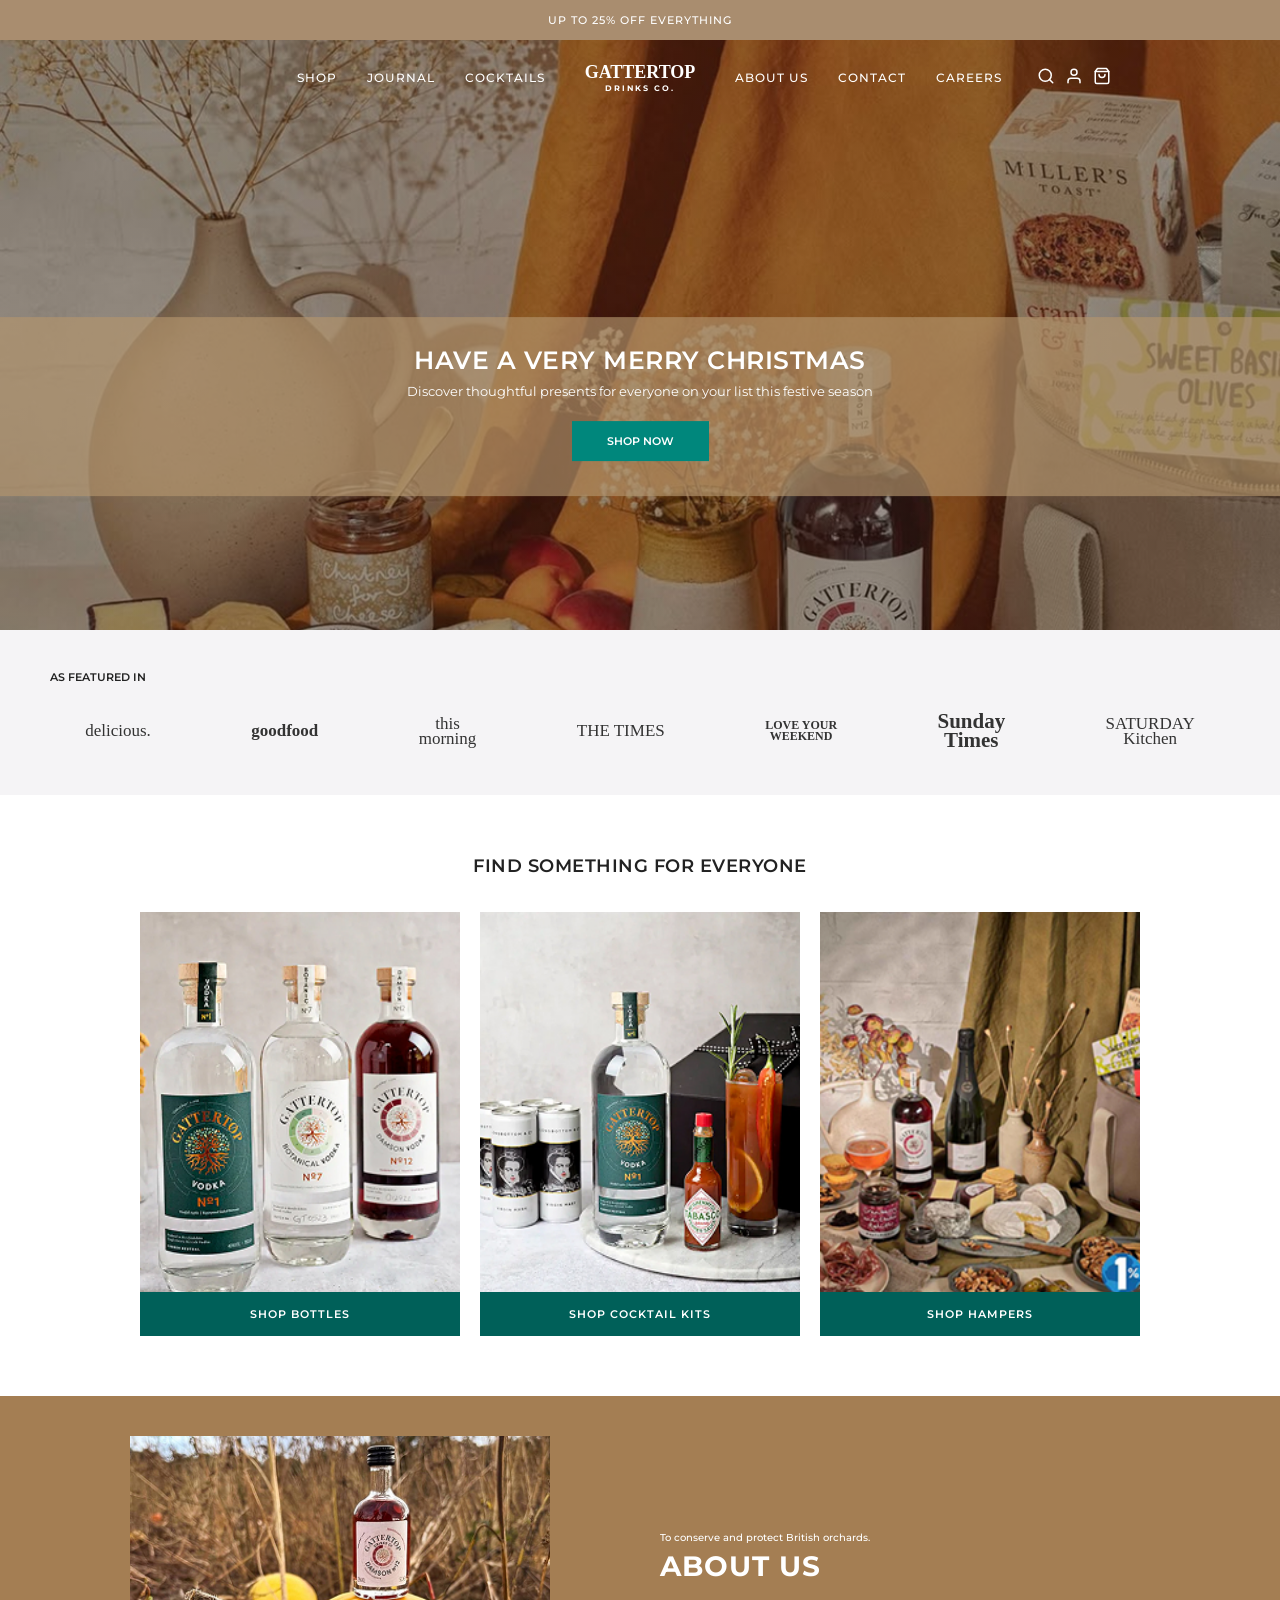
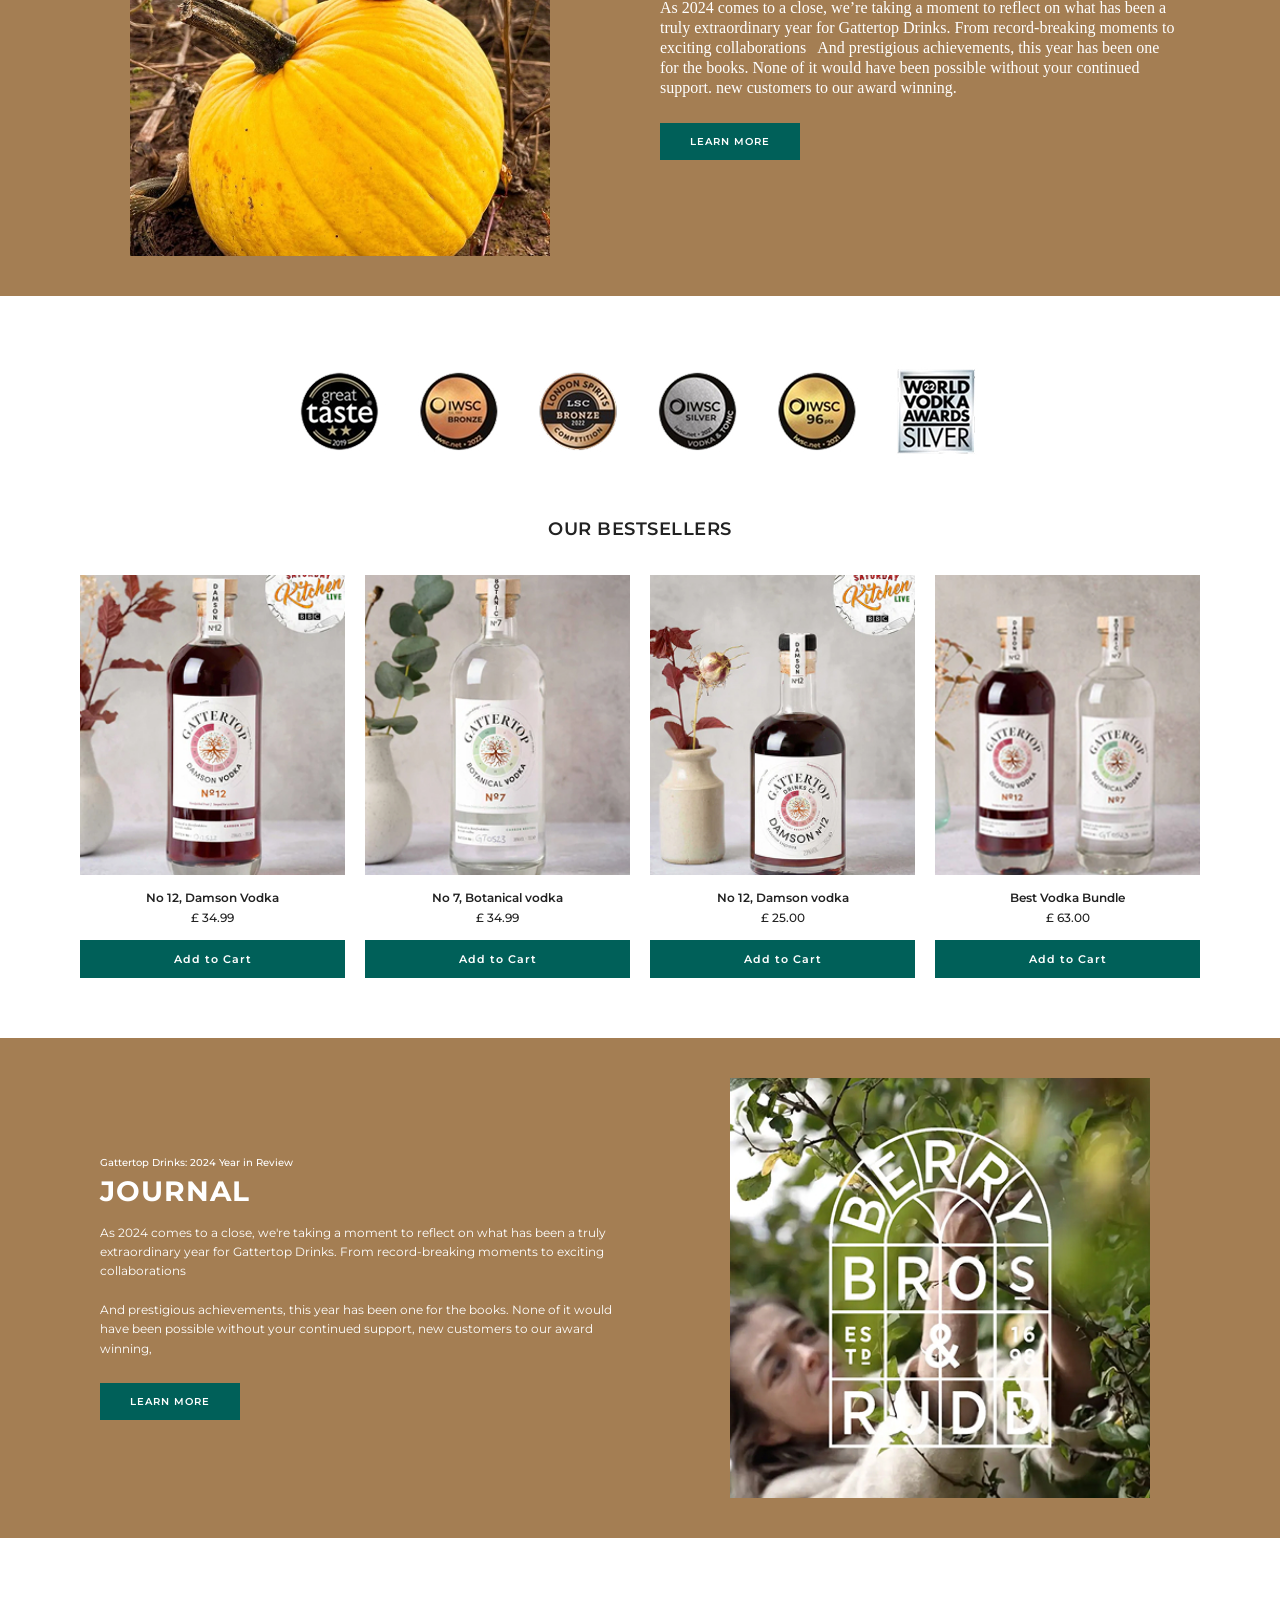
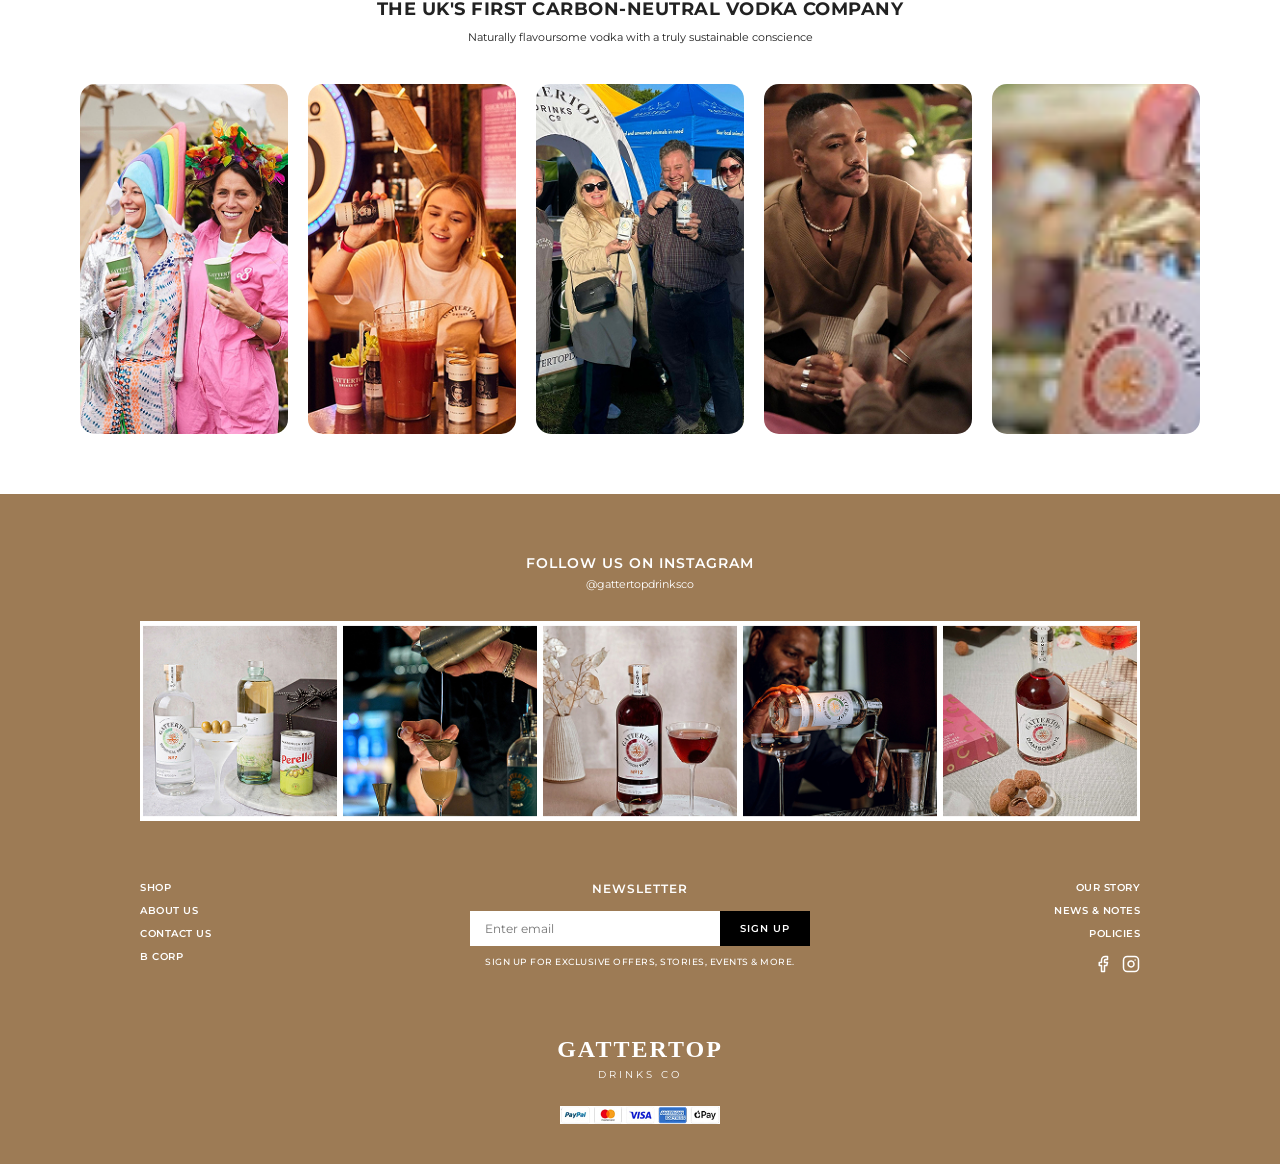
==== Task-1/index.html @ 46942b39 "Fix Task-1 folder structure" ====
<!DOCTYPE html>
<html lang="en">
<head>
    <meta charset="UTF-8">
    <meta name="viewport" content="width=device-width, initial-scale=1.0">

    <title>Gattertop Drinks Co.</title>

    <link rel="stylesheet" href="style.css">

    <!-- Google Font -->
    <link rel="preconnect" href="https://fonts.googleapis.com">
    <link rel="preconnect" href="https://fonts.gstatic.com" crossorigin>
    <link
        href="https://fonts.googleapis.com/css2?family=Montserrat:wght@400;500;600;700&display=swap"
        rel="stylesheet"
    >
</head>

<body>

    <!-- TOP OFFER BAR -->
    <div class="offer-bar">
        UP TO 25% OFF EVERYTHING
    </div>


    <!-- HERO SECTION -->
    <section class="hero">

        <!-- NAVIGATION -->
        <header class="navbar">

            <span class="nav-left">
                <a href="#">SHOP</a>
                <a href="#">JOURNAL</a>
                <a href="#">COCKTAILS</a>
            </span>

            <div class="logo">
                GATTERTOP
                <span>DRINKS CO.</span>
            </div>

            <span class="nav-right">
                <a href="#">ABOUT US</a>
                <a href="#">CONTACT</a>
                <a href="#">CAREERS</a>

                <div class="icons">
                    <span>
                        <svg width="18" height="18" viewBox="0 0 24 24" fill="none" stroke="currentColor" stroke-width="2" stroke-linecap="round" stroke-linejoin="round"><circle cx="11" cy="11" r="8"></circle><line x1="21" y1="21" x2="16.65" y2="16.65"></line></svg>
                    </span>
                    <span>
                        <svg width="18" height="18" viewBox="0 0 24 24" fill="none" stroke="currentColor" stroke-width="2" stroke-linecap="round" stroke-linejoin="round"><path d="M20 21v-2a4 4 0 0 0-4-4H8a4 4 0 0 0-4 4v2"></path><circle cx="12" cy="7" r="4"></circle></svg>
                    </span>
                    <span>
                        <svg width="18" height="18" viewBox="0 0 24 24" fill="none" stroke="currentColor" stroke-width="2" stroke-linecap="round" stroke-linejoin="round"><path d="M6 2 3 6v14a2 2 0 0 0 2 2h14a2 2 0 0 0 2-2V6l-3-4z"></path><line x1="3" y1="6" x2="21" y2="6"></line><path d="M16 10a4 4 0 0 1-8 0"></path></svg>
                    </span>
                </div>
            </span>

        </header>


        <!-- HERO CONTENT -->
        <div class="hero-content">

            <h1>HAVE A VERY MERRY CHRISTMAS</h1>

            <p>
                Discover thoughtful presents for everyone on your list
                this festive season
            </p>

            <a href="#" class="shop-btn">
                SHOP NOW
            </a>

        </div>

    </section>


    <!-- FEATURED SECTION -->
    <section class="featured">

        <p class="featured-title">
            AS FEATURED IN
        </p>

        <div class="featured-logos">

            <span>delicious.</span>

            <span class="goodfood">
                goodfood
            </span>

            <span>
                this<br>
                morning
            </span>

            <span>
                THE TIMES
            </span>

            <span class="love-weekend">
                LOVE YOUR<br>
                WEEKEND
            </span>

            <span class="sunday">
                Sunday<br>
                Times
            </span>

            <span>
                SATURDAY<br>
                Kitchen
            </span>

        </div>

    </section>


    <!-- PRODUCTS SECTION -->
    <section class="products">

        <h2>
            FIND SOMETHING FOR EVERYONE
        </h2>

        <div class="product-grid">

            <div class="product-card">
                <div class="product-image" style="background-image: url('images/image 28.jpg');"></div>
                <a href="#" class="product-btn">SHOP BOTTLES</a>
            </div>

            <div class="product-card">
                <div class="product-image" style="background-image: url('images/image 29.jpg');"></div>
                <a href="#" class="product-btn">SHOP COCKTAIL KITS</a>
            </div>

            <div class="product-card">
                <div class="product-image" style="background-image: url('images/image 30.jpg');"></div>
                <a href="#" class="product-btn">SHOP HAMPERS</a>
            </div>

        </div>

    </section>

    <!-- ABOUT US SECTION -->
    <section class="about-us">
        <div class="about-us-container">
            <div class="about-image">
                <img src="images/image 35.jpg" alt="About Gattertop Drinks Co.">
            </div>
            <div class="about-content">
                <p class="about-subtitle">To conserve and protect British orchards.</p>
                <h2>ABOUT US</h2>
                <p class="about-text">
                    As 2024 comes to a close, we’re taking a moment to reflect on what has been a truly extraordinary year for Gattertop Drinks. From record-breaking moments to exciting collaborations   And prestigious achievements, this year has been one for the books. None of it would have been possible without your continued support. new customers to our award winning.</p>
                <a href="#" class="about-btn">LEARN MORE</a>
            </div>
        </div>
    </section>

    </section>

    <!-- BESTSELLERS SECTION -->
    <section class="bestsellers">
        <div class="awards">
            <img src="images/image_36-removebg-preview 1.jpg" alt="Awards">
        </div>
        
        <h2>OUR BESTSELLERS</h2>
        
        <div class="bestsellers-grid">
            <div class="bestseller-card">
                <div class="bestseller-image" style="background-image: url('images/image\ 48.jpg');"></div>
                <p class="bestseller-name">No 12, Damson Vodka</p>
                <p class="bestseller-price">£ 34.99</p>
                <a href="#" class="add-to-cart-btn">Add to Cart</a>
            </div>
            <div class="bestseller-card">
                <div class="bestseller-image" style="background-image: url('images/image\ 50.jpg');"></div>
                <p class="bestseller-name">No 7, Botanical vodka</p>
                <p class="bestseller-price">£ 34.99</p>
                <a href="#" class="add-to-cart-btn">Add to Cart</a>
            </div>
            <div class="bestseller-card">
                <div class="bestseller-image" style="background-image: url('images/image\ 52.jpg');"></div>
                <p class="bestseller-name">No 12, Damson vodka</p>
                <p class="bestseller-price">£ 25.00</p>
                <a href="#" class="add-to-cart-btn">Add to Cart</a>
            </div>
            <div class="bestseller-card">
                <div class="bestseller-image" style="background-image: url('images/image\ 54.jpg');"></div>
                <p class="bestseller-name">Best Vodka Bundle</p>
                <p class="bestseller-price">£ 63.00</p>
                <a href="#" class="add-to-cart-btn">Add to Cart</a>
            </div>
        </div>
    </section>

    <!-- JOURNAL SECTION -->
    <section class="journal">
        <div class="journal-container">
            <div class="journal-content">
                <p class="journal-subtitle">Gattertop Drinks: 2024 Year in Review</p>
                <h2>JOURNAL</h2>
                <p class="journal-text">
                    As 2024 comes to a close, we're taking a moment to reflect on what has been a truly extraordinary year for Gattertop Drinks. From record-breaking moments to exciting collaborations
                </p>
                <p class="journal-text">
                    And prestigious achievements, this year has been one for the books. None of it would have been possible without your continued support, new customers to our award winning,
                </p>
                <a href="#" class="journal-btn">LEARN MORE</a>
            </div>
            <div class="journal-image">
                <img src="images/image 56.jpg" alt="Journal Image">
            </div>
        </div>
    </section>

    <!-- CARBON NEUTRAL SECTION -->
    <section class="carbon-neutral">
        <h2>THE UK'S FIRST CARBON-NEUTRAL VODKA COMPANY</h2>
        <p class="subtitle">Naturally flavoursome vodka with a truly sustainable conscience</p>
        
        <div class="gallery-grid">
            <div class="gallery-item"><img src="images/image 42.jpg" alt="Gallery Image 1"></div>
            <div class="gallery-item"><img src="images/image 43.png" alt="Gallery Image 2"></div>
            <div class="gallery-item"><img src="images/image 44.jpg" alt="Gallery Image 3"></div>
            <div class="gallery-item"><img src="images/image 45.jpg" alt="Gallery Image 4"></div>
            <div class="gallery-item"><img src="images/image 46.jpg" alt="Gallery Image 4"></div>
        </div>
    </section>

    <!-- FOOTER SECTION -->
    <footer class="site-footer">
        <div class="instagram-section">
            <h3>FOLLOW US ON INSTAGRAM</h3>
            <p>@gattertopdrinksco</p>
            <div class="insta-grid">
                <img src="images/image 36.jpg" alt="Instagram 1">
                <img src="images/image 37.jpg" alt="Instagram 2">
                <img src="images/image 38.jpg" alt="Instagram 3">
                <img src="images/image 41.jpg" alt="Instagram 4">
                <img src="images/image 40.jpg" alt="Instagram 5">
            </div>
        </div>

        <div class="footer-content">
            <div class="footer-left">
                <a href="#">SHOP</a>
                <a href="#">ABOUT US</a>
                <a href="#">CONTACT US</a>
                <a href="#">B CORP</a>
            </div>

            <div class="footer-center">
                <h4>NEWSLETTER</h4>
                <form class="newsletter-form">
                    <input type="email" placeholder="Enter email">
                    <button type="submit">SIGN UP</button>
                </form>
                <p>SIGN UP FOR EXCLUSIVE OFFERS, STORIES, EVENTS & MORE.</p>
            </div>

            <div class="footer-right">
                <a href="#">OUR STORY</a>
                <a href="#">NEWS & NOTES</a>
                <a href="#">POLICIES</a>
                <div class="social-icons">
                    <a href="#" aria-label="Facebook">
                        <svg width="18" height="18" viewBox="0 0 24 24" fill="none" stroke="currentColor" stroke-width="2" stroke-linecap="round" stroke-linejoin="round"><path d="M18 2h-3a5 5 0 0 0-5 5v3H7v4h3v8h4v-8h3l1-4h-4V7a1 1 0 0 1 1-1h3z"></path></svg>
                    </a>
                    <a href="#" aria-label="Instagram">
                        <svg width="18" height="18" viewBox="0 0 24 24" fill="none" stroke="currentColor" stroke-width="2" stroke-linecap="round" stroke-linejoin="round"><rect x="2" y="2" width="20" height="20" rx="5" ry="5"></rect><path d="M16 11.37A4 4 0 1 1 12.63 8 4 4 0 0 1 16 11.37z"></path><line x1="17.5" y1="6.5" x2="17.51" y2="6.5"></line></svg>
                    </a>
                </div>
            </div>
        </div>
        
        <div class="footer-logo">
            GATTERTOP
            <span>DRINKS CO</span>
        </div>
        
        <div class="payment-options">
            <img src="images/Screenshot_2-removebg-preview (1) 1.jpg" alt="Payment Options">
        </div>
    </footer>

</body>
</html>
---- Task-1/style.css ----
* {
    margin: 0;
    padding: 0;
    box-sizing: border-box;
}

body {
    font-family: "Montserrat", sans-serif;
    color: #222;
}


/* =========================
   OFFER BAR
========================= */

.offer-bar {
    height: 40px;
    width: 100%;

    background: #a98d6f;
    color: white;

    display: flex;
    align-items: center;
    justify-content: center;

    font-size: 11px;
    font-weight: 500;
    letter-spacing: 1px;
}


/* =========================
   HERO
========================= */

.hero {
    height: 590px;

    position: relative;

    background-image:
        linear-gradient(
            rgba(50, 30, 15, 0.48),
            rgba(50, 30, 15, 0.48)
        ),
        url("images/HERO\ SECTION.jpg");

    background-size: cover;
    background-position: center;

    color: white;
}


/* =========================
   NAVBAR
========================= */

.navbar {
    height: 75px;

    display: grid;
    grid-template-columns: 1fr auto 1fr;
    align-items: center;
    padding: 0 40px;

    position: relative;
    z-index: 2;
}


/* LEFT NAV & RIGHT NAV */

.nav-left {
    display: flex;
    align-items: center;
    justify-content: flex-end;
    gap: 30px;
    padding-right: 40px;
}

.nav-right {
    display: flex;
    align-items: center;
    justify-content: flex-start;
    gap: 30px;
    padding-left: 40px;
}

.navbar a {
    color: white;
    text-decoration: none;
    font-family: "Montserrat", sans-serif;
    font-size: 12px;
    font-weight: 500;
    letter-spacing: 1px;
}


/* LOGO */

.logo {
    text-align: center;
    font-family: Georgia, serif;
    font-size: 18px;
    font-weight: bold;
}

.logo span {
    display: block;

    font-family: "Montserrat", sans-serif;

    font-size: 8px;
    letter-spacing: 2px;
}


/* ICONS */

.icons {
    display: flex;
    gap: 10px;
    margin-left: 5px;
}

.icons span {
    font-size: 17px;
}


/* =========================
   HERO CONTENT
========================= */

.hero-content {

    position: absolute;

    left: 0;
    right: 0;

    top: 50%;

    transform: translateY(-10%);

    text-align: center;

    background: rgba(180, 150, 110, 0.65);

    padding: 28px 20px 35px;
}


.hero-content h1 {
    font-size: 25px;

    font-weight: 600;

    letter-spacing: 0.5px;

    margin-bottom: 8px;
}


.hero-content p {
    font-size: 13px;

    margin-bottom: 22px;
}


/* BUTTON */

.shop-btn {
    display: inline-block;

    background: #00877c;

    color: white;

    text-decoration: none;

    padding: 13px 35px;

    font-size: 11px;

    font-weight: 600;

    transition: 0.3s;
}

.shop-btn:hover {
    background: #006d64;
}


/* =========================
   FEATURED
========================= */

.featured {
    background: #f5f4f6;

    padding: 40px 50px 45px;

    text-align: left;
}


.featured-title {
    font-size: 11px;

    font-weight: 600;

    margin-bottom: 28px;
}


.featured-logos {
    display: flex;

    align-items: center;
    justify-content: space-around;

    gap: 30px;

    color: #333;

    font-family: Georgia, serif;
}


.featured-logos span {
    text-align: center;

    font-size: 17px;

    line-height: 0.9;
}


.featured-logos .goodfood {
    font-weight: bold;
}


.featured-logos .love-weekend {
    font-size: 12px;
    font-weight: bold;
}


.featured-logos .sunday {
    font-size: 21px;
    font-weight: bold;
}


/* =========================
   PRODUCTS
========================= */

.products {
    padding: 60px 80px;
    text-align: center;
}


.products h2 {
    font-size: 18px;
    font-weight: 600;
    margin-bottom: 35px;
    letter-spacing: 0.5px;
}


.product-grid {
    display: grid;
    grid-template-columns: repeat(3, 1fr);
    gap: 20px;
    max-width: 1000px;
    margin: 0 auto;
}


.product-card {
    display: flex;
    flex-direction: column;
}


.product-image {
    height: 380px;
    background-color: #e9e9e9;
    background-size: cover;
    background-position: center;
}


.product-btn {
    display: block;
    background: #006059;
    color: white;
    text-decoration: none;
    text-align: center;
    padding: 15px 0;
    font-size: 11px;
    font-weight: 600;
    letter-spacing: 1px;
    transition: 0.3s;
}

.product-btn:hover {
    background: #004d47;
}


/* =========================
   ABOUT US
========================= */

.about-us {
    background-color: #a47e53; /* Muddy brown matching Figma */
    color: white;
    width: 100%;
}

.about-us-container {
    display: grid;
    grid-template-columns: 1fr 1fr;
    max-width: 1200px;
    margin: 0 auto;
    height: 500px;
}

.about-image {
    display: flex;
    align-items: center;
    justify-content: center;
    padding: 40px;
}

.about-image img {
    width: 100%;
    max-width: 420px;
    aspect-ratio: 1;
    object-fit: cover;
}

.about-content {
    display: flex;
    flex-direction: column;
    justify-content: center;
    padding: 40px 60px 40px 20px;
    text-align: left;
}

.about-subtitle {
    font-size: 10px;
    font-weight: 500;
    margin-bottom: 5px;
}

.about-content h2 {
    font-size: 28px;
    font-weight: 700;
    margin-bottom: 15px;
    letter-spacing: 1px;
}

.about-text {
    font-family: Poppins;
    font-size: 16px;
    line-height: 20px;
    margin-bottom: 20px;
    font-weight: 400;
}

.about-btn {
    display: inline-block;
    background: #006059;
    color: white;
    text-decoration: none;
    text-align: center;
    padding: 12px 30px;
    font-size: 10px;
    font-weight: 600;
    letter-spacing: 1px;
    transition: 0.3s;
    width: fit-content;
    margin-top: 5px;
}

.about-btn:hover {
    background: #004d47;
}

/* =========================
   BESTSELLERS
========================= */

.bestsellers {
    padding: 60px 40px;
    text-align: center;
    max-width: 1200px;
    margin: 0 auto;
}

.awards {
    margin-bottom: 50px;
}

.awards img {
    max-width: 100%;
    height: auto;
    width: 700px;
}

.bestsellers h2 {
    font-size: 18px;
    font-weight: 600;
    margin-bottom: 35px;
    letter-spacing: 0.5px;
}

.bestsellers-grid {
    display: grid;
    grid-template-columns: repeat(4, 1fr);
    gap: 20px;
}

.bestseller-card {
    display: flex;
    flex-direction: column;
    text-align: center;
}

.bestseller-image {
    height: 300px;
    background-color: #e9e9e9;
    background-size: cover;
    background-position: center;
    margin-bottom: 15px;
}

.bestseller-name {
    font-size: 12px;
    font-weight: 600;
    margin-bottom: 5px;
}

.bestseller-price {
    font-size: 12px;
    font-weight: 500;
    margin-bottom: 15px;
}

.add-to-cart-btn {
    display: block;
    background: #006059;
    color: white;
    text-decoration: none;
    text-align: center;
    padding: 12px 0;
    font-size: 11px;
    font-weight: 600;
    letter-spacing: 1px;
    transition: 0.3s;
    margin-top: auto;
}

.add-to-cart-btn:hover {
    background: #004d47;
}


/* =========================
   JOURNAL
========================= */

.journal {
    background-color: #a47e53; /* Match About Us color */
    color: white;
    width: 100%;
}

.journal-container {
    display: grid;
    grid-template-columns: 1fr 1fr;
    max-width: 1200px;
    margin: 0 auto;
    height: 500px;
}

.journal-content {
    display: flex;
    flex-direction: column;
    justify-content: center;
    padding: 40px 20px 40px 60px;
    text-align: left;
}

.journal-subtitle {
    font-size: 10px;
    font-weight: 500;
    margin-bottom: 5px;
}

.journal-content h2 {
    font-size: 28px;
    font-weight: 700;
    margin-bottom: 15px;
    letter-spacing: 1px;
}

.journal-text {
    font-size: 12px;
    line-height: 1.6;
    margin-bottom: 20px;
    font-weight: 400;
}

.journal-btn {
    display: inline-block;
    background: #006059;
    color: white;
    text-decoration: none;
    text-align: center;
    padding: 12px 30px;
    font-size: 10px;
    font-weight: 600;
    letter-spacing: 1px;
    transition: 0.3s;
    width: fit-content;
    margin-top: 5px;
}

.journal-btn:hover {
    background: #004d47;
}

.journal-image {
    display: flex;
    align-items: center;
    justify-content: center;
    padding: 40px;
}

.journal-image img {
    width: 100%;
    max-width: 420px;
    aspect-ratio: 1;
    object-fit: cover;
}


/* =========================
   CARBON NEUTRAL
========================= */

.carbon-neutral {
    padding: 60px 40px;
    text-align: center;
    max-width: 1200px;
    margin: 0 auto;
}

.carbon-neutral h2 {
    font-size: 18px;
    font-weight: 700;
    margin-bottom: 10px;
    letter-spacing: 0.5px;
}

.carbon-neutral .subtitle {
    font-size: 11px;
    margin-bottom: 40px;
}

.gallery-grid {
    display: grid;
    grid-template-columns: repeat(5, 1fr);
    gap: 20px;
}

.gallery-item {
    border-radius: 15px;
    overflow: hidden;
    height: 350px;
}

.gallery-item img {
    width: 100%;
    height: 100%;
    object-fit: cover;
}

/* =========================
   FOOTER
========================= */

.site-footer {
    background-color: #9D7B55; /* Match Figma color */
    color: white;
    padding: 60px 40px 40px;
    text-align: center;
}

.instagram-section h3 {
    font-size: 14px;
    font-weight: 600;
    letter-spacing: 1px;
    margin-bottom: 5px;
}

.instagram-section p {
    font-size: 11px;
    margin-bottom: 30px;
}

.insta-grid {
    display: grid;
    grid-template-columns: repeat(5, 1fr);
    gap: 0;
    max-width: 1000px;
    margin: 0 auto 60px;
}

.insta-grid img {
    width: 100%;
    aspect-ratio: 1;
    object-fit: cover;
    border: 3px solid white;
}

.footer-content {
    display: grid;
    grid-template-columns: 1fr 2fr 1fr;
    gap: 40px;
    max-width: 1000px;
    margin: 0 auto;
    text-align: left;
    align-items: start;
}

.footer-left a,
.footer-right a {
    display: block;
    color: white;
    text-decoration: none;
    font-size: 10px;
    font-weight: 600;
    margin-bottom: 10px;
    letter-spacing: 0.5px;
}

.footer-right {
    text-align: right;
}

.footer-center {
    text-align: center;
}

.footer-center h4 {
    font-size: 12px;
    font-weight: 600;
    margin-bottom: 15px;
    letter-spacing: 1px;
}

.newsletter-form {
    display: flex;
    justify-content: center;
    margin-bottom: 10px;
}

.newsletter-form input {
    padding: 10px 15px;
    border: none;
    width: 250px;
    font-family: inherit;
    font-size: 12px;
    outline: none;
}

.newsletter-form button {
    padding: 10px 20px;
    background: black;
    color: white;
    border: none;
    font-family: inherit;
    font-size: 10px;
    font-weight: 600;
    cursor: pointer;
    letter-spacing: 1px;
}

.footer-center p {
    font-size: 9px;
    font-weight: 500;
    letter-spacing: 0.5px;
}

.social-icons {
    margin-top: 15px;
    display: flex;
    justify-content: flex-end;
    gap: 10px;
}

.social-icons a {
    display: inline-block;
    margin-bottom: 0;
    font-size: 12px;
}

.footer-logo {
    margin-top: 60px;
    font-family: Georgia, serif;
    font-size: 24px;
    font-weight: bold;
    letter-spacing: 2px;
}

.footer-logo span {
    display: block;
    font-family: "Montserrat", sans-serif;
    font-size: 10px;
    letter-spacing: 3px;
    margin-top: 5px;
    font-weight: normal;
}

.payment-options {
    margin-top: 25px;
    display: flex;
    justify-content: center;
}

.payment-options img {
    height: 18px; /* adjust size as needed */
    max-width: 100%;
}

/* =========================
   RESPONSIVE
========================= */

@media (max-width: 900px) {
    .about-us-container,
    .journal-container {
        grid-template-columns: 1fr;
        height: auto;
        padding: 40px 20px;
        gap: 0;
    }
    .about-content,
    .journal-content {
        padding: 20px 0;
        text-align: center;
        align-items: center;
    }
    
    .bestsellers-grid,
    .gallery-grid,
    .insta-grid {
        grid-template-columns: repeat(2, 1fr);
    }
    
    .footer-content {
        grid-template-columns: 1fr;
        text-align: center;
        gap: 30px;
    }
    
    .footer-right {
        text-align: center;
    }
    
    .social-icons {
        justify-content: center;
    }

    .navbar {
        padding: 0 25px;
    }

    .nav-left,
    .nav-right {
        gap: 12px;
    }

    .navbar a {
        font-size: 9px;
    }

    .featured-logos {
        flex-wrap: wrap;
    }
}


@media (max-width: 600px) {

    .hero {
        height: 550px;
    }

    .nav-left {
        display: none;
    }

    .nav-right a {
        display: none;
    }

    .navbar {
        justify-content: center;
    }

    .logo {
        position: static;
        transform: none;
    }

    .icons {
        position: absolute;
        right: 20px;
    }

    .hero-content h1 {
        font-size: 19px;
    }

    .hero-content p {
        font-size: 11px;
    }

    .product-grid {
        grid-template-columns: 1fr;
    }
    
    .bestsellers-grid {
        grid-template-columns: 1fr;
    }

    .featured {
        padding: 30px 20px;
    }
}
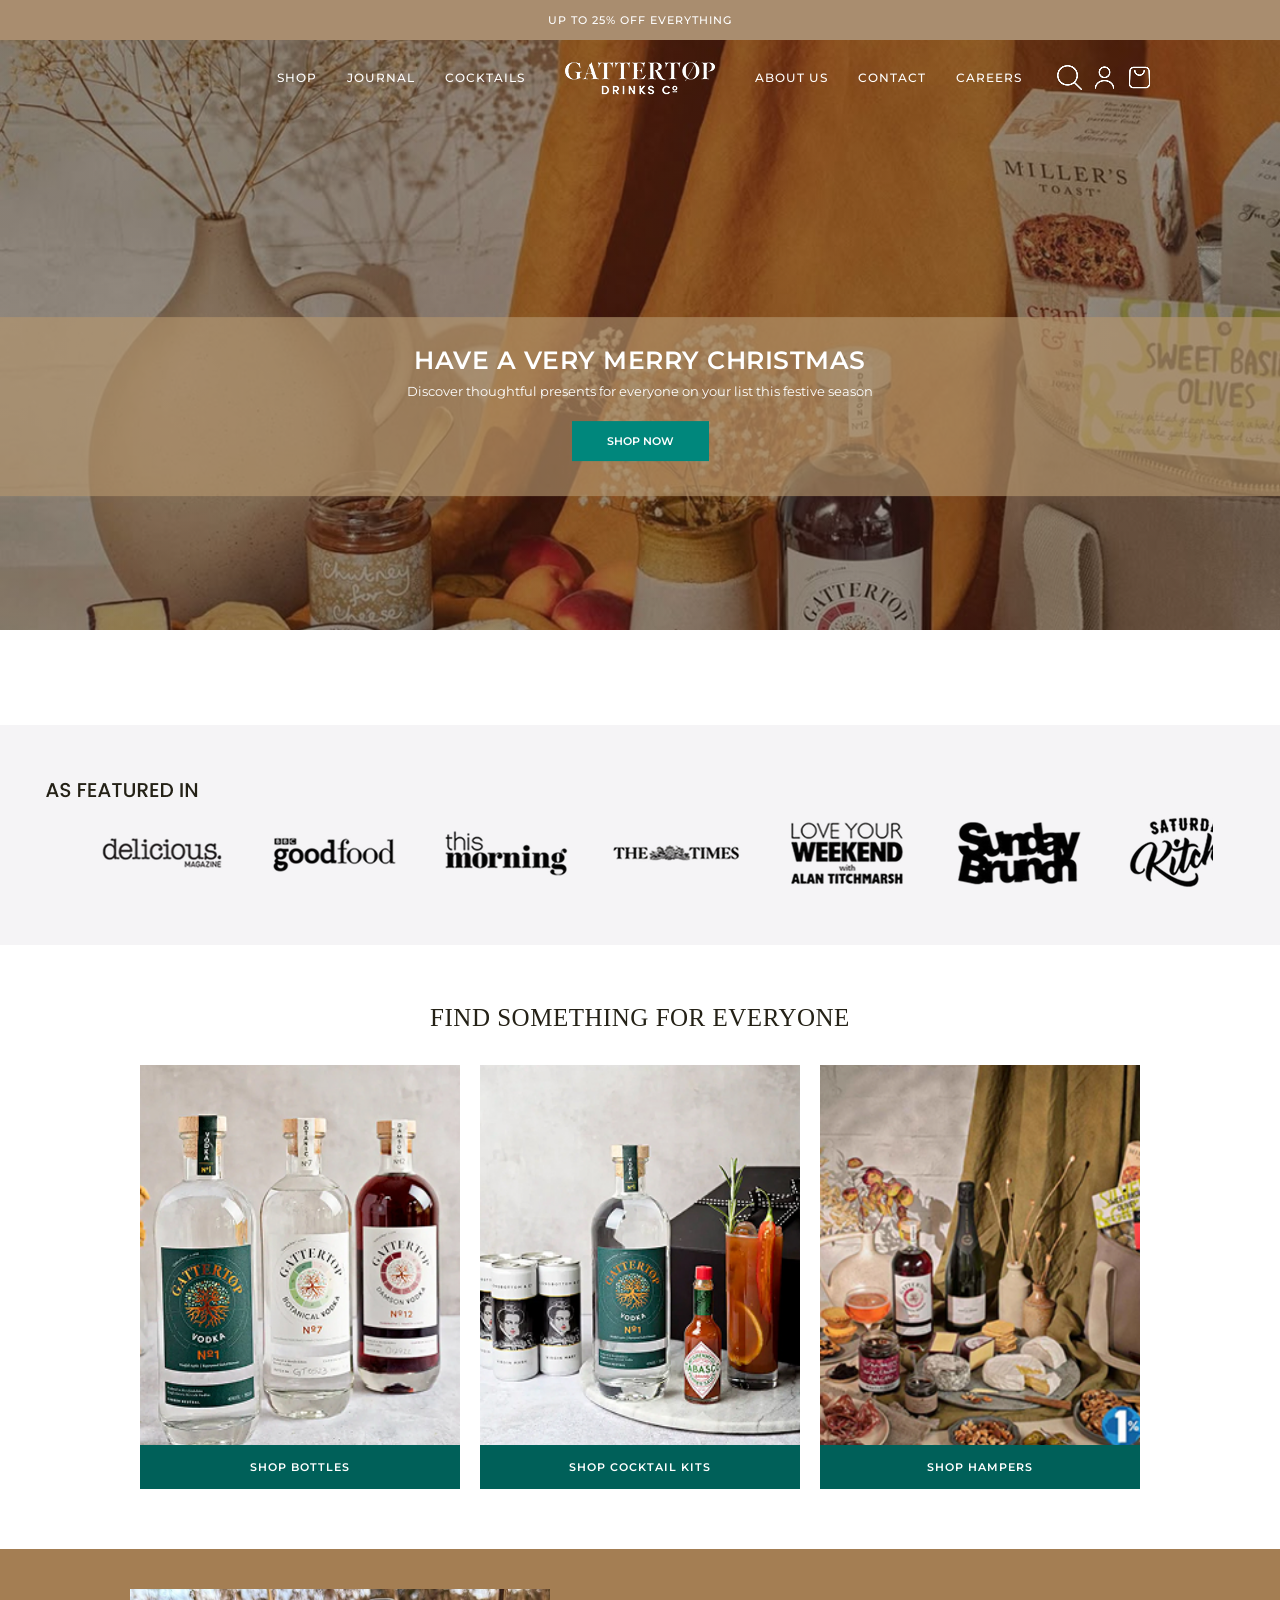
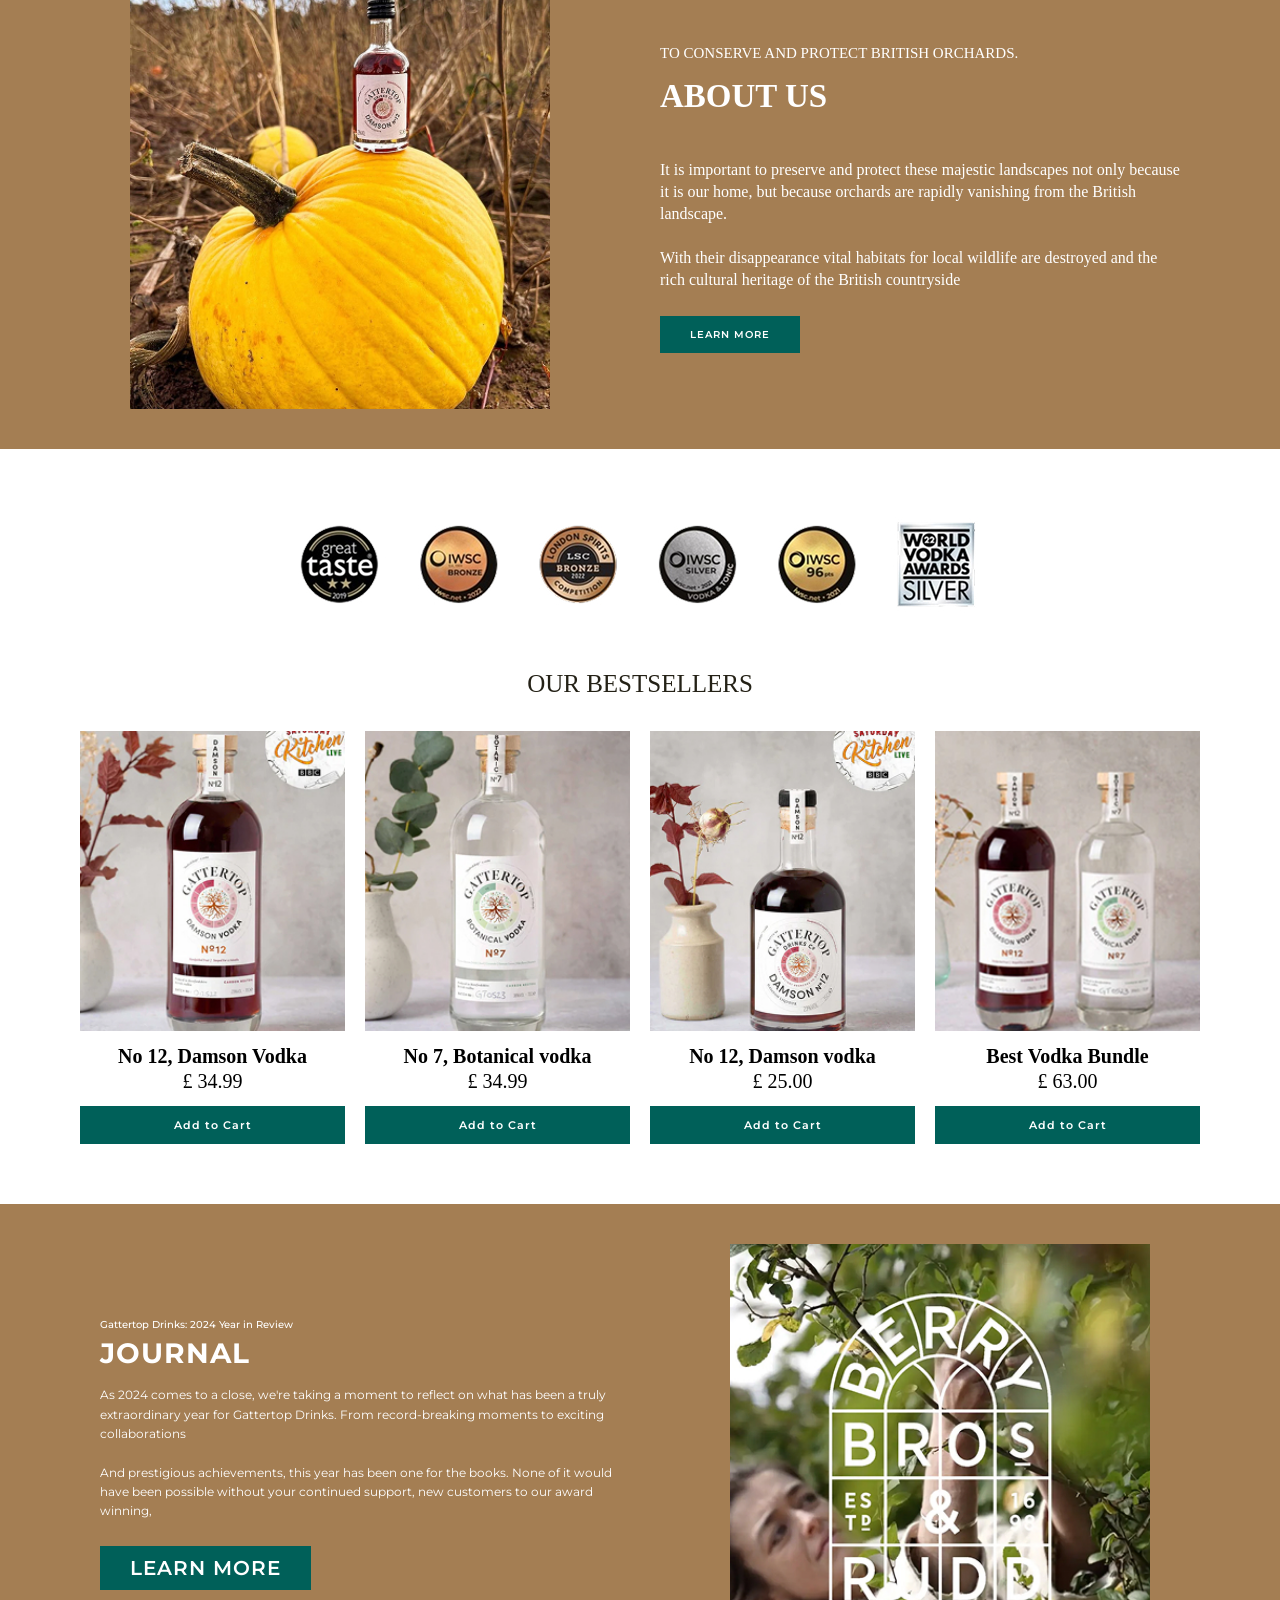
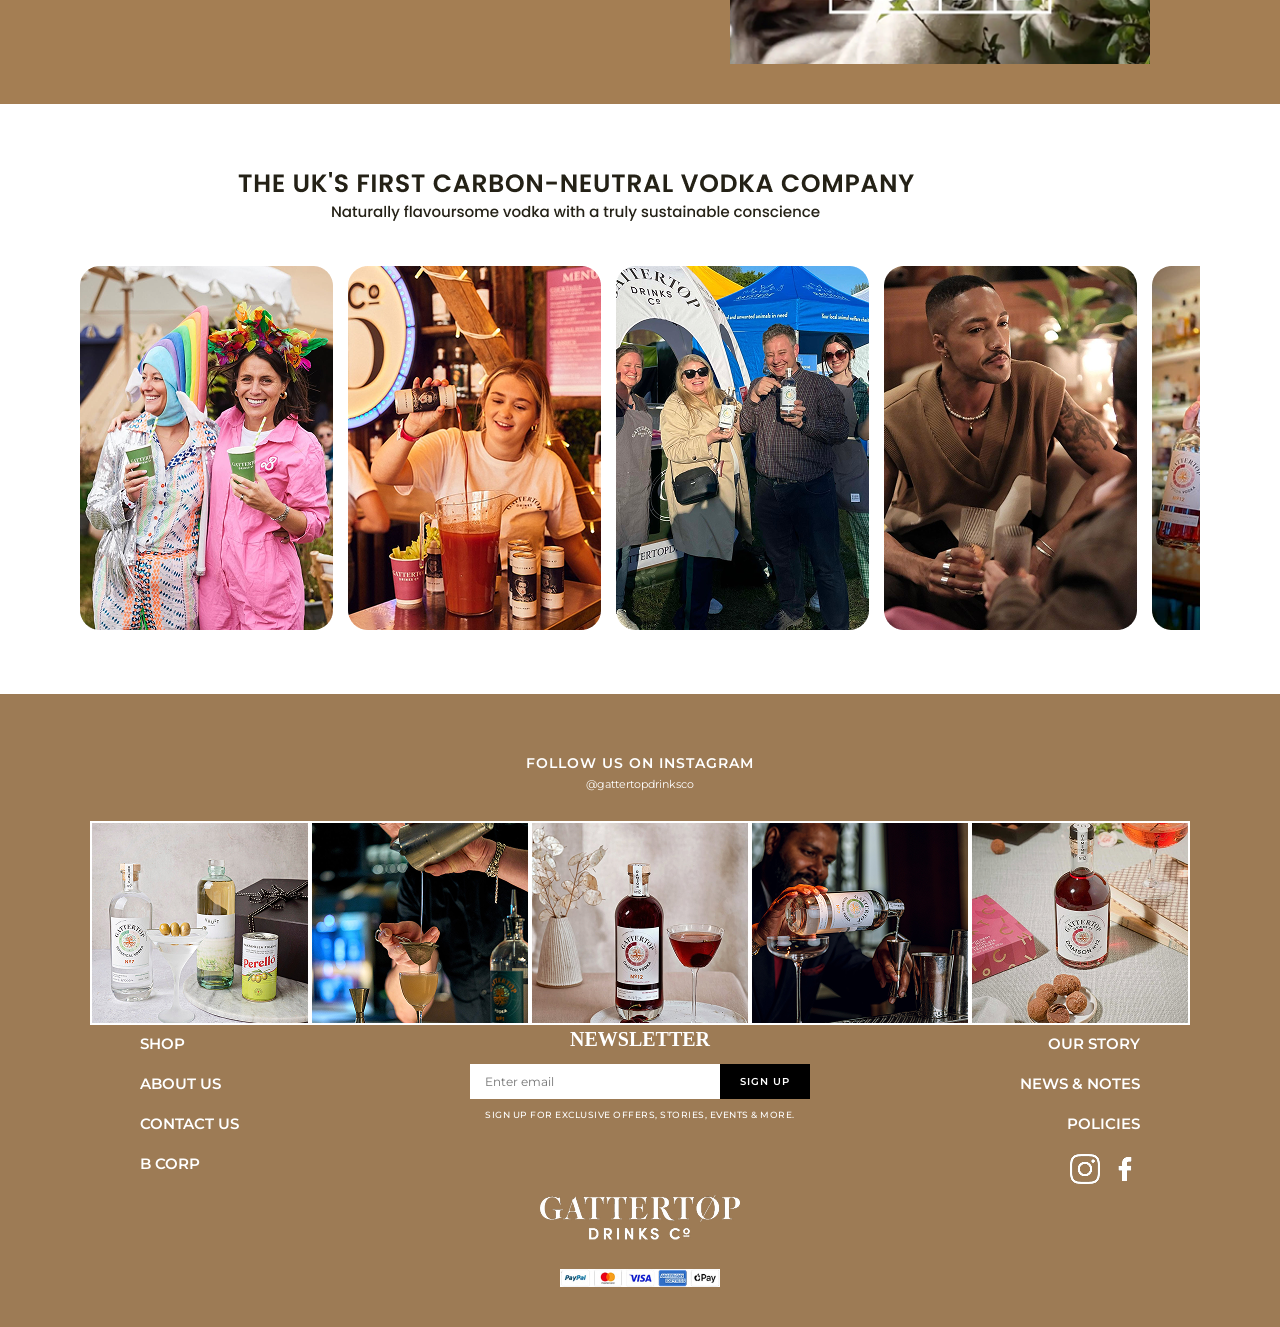
==== commit ed3cf334: "Update website pages, styling and assets" ====
--- a/Task-1/index.html
+++ b/Task-1/index.html
@@ -1,5 +1,6 @@
 <!DOCTYPE html>
 <html lang="en">
+
 <head>
     <meta charset="UTF-8">
     <meta name="viewport" content="width=device-width, initial-scale=1.0">
@@ -11,10 +12,7 @@
     <!-- Google Font -->
     <link rel="preconnect" href="https://fonts.googleapis.com">
     <link rel="preconnect" href="https://fonts.gstatic.com" crossorigin>
-    <link
-        href="https://fonts.googleapis.com/css2?family=Montserrat:wght@400;500;600;700&display=swap"
-        rel="stylesheet"
-    >
+    <link href="https://fonts.googleapis.com/css2?family=Montserrat:wght@400;500;600;700&display=swap" rel="stylesheet">
 </head>
 
 <body>
@@ -37,10 +35,12 @@
                 <a href="#">COCKTAILS</a>
             </span>
 
-            <div class="logo">
+ <img src="images/image 31.png" alt="Gattertop Drinks Co.">
+                    
+            <!-- <div class="logo">
                 GATTERTOP
                 <span>DRINKS CO.</span>
-            </div>
+            </div> -->
 
             <span class="nav-right">
                 <a href="#">ABOUT US</a>
@@ -48,14 +48,10 @@
                 <a href="#">CAREERS</a>
 
                 <div class="icons">
-                    <span>
-                        <svg width="18" height="18" viewBox="0 0 24 24" fill="none" stroke="currentColor" stroke-width="2" stroke-linecap="round" stroke-linejoin="round"><circle cx="11" cy="11" r="8"></circle><line x1="21" y1="21" x2="16.65" y2="16.65"></line></svg>
-                    </span>
-                    <span>
-                        <svg width="18" height="18" viewBox="0 0 24 24" fill="none" stroke="currentColor" stroke-width="2" stroke-linecap="round" stroke-linejoin="round"><path d="M20 21v-2a4 4 0 0 0-4-4H8a4 4 0 0 0-4 4v2"></path><circle cx="12" cy="7" r="4"></circle></svg>
-                    </span>
-                    <span>
-                        <svg width="18" height="18" viewBox="0 0 24 24" fill="none" stroke="currentColor" stroke-width="2" stroke-linecap="round" stroke-linejoin="round"><path d="M6 2 3 6v14a2 2 0 0 0 2 2h14a2 2 0 0 0 2-2V6l-3-4z"></path><line x1="3" y1="6" x2="21" y2="6"></line><path d="M16 10a4 4 0 0 1-8 0"></path></svg>
+                    <img src="images/search Icon.png" alt="Search">
+                    <img src="images/User  icon.png" alt="Person">
+                    <img src="images/Cart Icon.png" alt="Basket">
+
                     </span>
                 </div>
             </span>
@@ -80,12 +76,14 @@
         </div>
 
     </section>
-
+<br><br><br><br><br>
 
     <!-- FEATURED SECTION -->
     <section class="featured">
 
-        <p class="featured-title">
+        <img src="images/AS FEATURED IN SECTION.png" alt="featured in">
+           
+        <!-- <p class="featured-title">
             AS FEATURED IN
         </p>
 
@@ -122,7 +120,7 @@
             </span>
 
         </div>
-
+ -->
     </section>
 
 
@@ -161,13 +159,11 @@
                 <img src="images/image 35.jpg" alt="About Gattertop Drinks Co.">
             </div>
             <div class="about-content">
-                <p class="about-subtitle">To conserve and protect British orchards.</p>
-                <h2>ABOUT US</h2>
-                <p class="about-text">
-                    As 2024 comes to a close, we’re taking a moment to reflect on what has been a truly extraordinary year for Gattertop Drinks. From record-breaking moments to exciting collaborations  - -And prestigious achievements, this year has been one for the books. None of it would have been possible without your continued support. new customers to our award winning.</p>
-                <a href="#" class="about-btn">LEARN MORE</a>
+                <p class="about-subtitle">To conserve and protect British orchards.</p> 
+            </br>
+            <h2>ABOUT US</h2>
+            <br><br>
+                <p class="about-text">It is important to preserve and protect these majestic landscapes not only because it is our home, but because orchards are rapidly vanishing from the British landscape.<br><br> With their disappearance vital habitats for local wildlife are destroyed and the rich cultural heritage of the British countryside</p>    <a href="#" class="about-btn">LEARN MORE</a>
             </div>
         </div>
     </section>
@@ -179,9 +175,9 @@
         <div class="awards">
             <img src="images/image_36-removebg-preview 1.jpg" alt="Awards">
         </div>
-        
+
         <h2>OUR BESTSELLERS</h2>
-        
+
         <div class="bestsellers-grid">
             <div class="bestseller-card">
                 <div class="bestseller-image" style="background-image: url('images/image\ 48.jpg');"></div>
@@ -217,10 +213,12 @@
                 <p class="journal-subtitle">Gattertop Drinks: 2024 Year in Review</p>
                 <h2>JOURNAL</h2>
                 <p class="journal-text">
-                    As 2024 comes to a close, we're taking a moment to reflect on what has been a truly extraordinary year for Gattertop Drinks. From record-breaking moments to exciting collaborations
+                    As 2024 comes to a close, we're taking a moment to reflect on what has been a truly extraordinary
+                    year for Gattertop Drinks. From record-breaking moments to exciting collaborations
                 </p>
                 <p class="journal-text">
-                    And prestigious achievements, this year has been one for the books. None of it would have been possible without your continued support, new customers to our award winning,
+                    And prestigious achievements, this year has been one for the books. None of it would have been
+                    possible without your continued support, new customers to our award winning,
                 </p>
                 <a href="#" class="journal-btn">LEARN MORE</a>
             </div>
@@ -232,16 +230,18 @@
 
     <!-- CARBON NEUTRAL SECTION -->
     <section class="carbon-neutral">
-        <h2>THE UK'S FIRST CARBON-NEUTRAL VODKA COMPANY</h2>
+        <img src="images/Group 59.png" alt="featured in">
+          
+        <!-- <h2>THE UK'S FIRST CARBON-NEUTRAL VODKA COMPANY</h2>
         <p class="subtitle">Naturally flavoursome vodka with a truly sustainable conscience</p>
-        
+
         <div class="gallery-grid">
             <div class="gallery-item"><img src="images/image 42.jpg" alt="Gallery Image 1"></div>
             <div class="gallery-item"><img src="images/image 43.png" alt="Gallery Image 2"></div>
             <div class="gallery-item"><img src="images/image 44.jpg" alt="Gallery Image 3"></div>
             <div class="gallery-item"><img src="images/image 45.jpg" alt="Gallery Image 4"></div>
             <div class="gallery-item"><img src="images/image 46.jpg" alt="Gallery Image 4"></div>
-        </div>
+        </div> -->
     </section>
 
     <!-- FOOTER SECTION -->
@@ -249,13 +249,15 @@
         <div class="instagram-section">
             <h3>FOLLOW US ON INSTAGRAM</h3>
             <p>@gattertopdrinksco</p>
-            <div class="insta-grid">
+            <img src="images/Group 56.png" alt="featured in">
+         
+            <!-- <div class="insta-grid">
                 <img src="images/image 36.jpg" alt="Instagram 1">
                 <img src="images/image 37.jpg" alt="Instagram 2">
                 <img src="images/image 38.jpg" alt="Instagram 3">
                 <img src="images/image 41.jpg" alt="Instagram 4">
                 <img src="images/image 40.jpg" alt="Instagram 5">
-            </div>
+            </div> -->
         </div>
 
         <div class="footer-content">
@@ -281,24 +283,25 @@
                 <a href="#">POLICIES</a>
                 <div class="social-icons">
                     <a href="#" aria-label="Facebook">
-                        <svg width="18" height="18" viewBox="0 0 24 24" fill="none" stroke="currentColor" stroke-width="2" stroke-linecap="round" stroke-linejoin="round"><path d="M18 2h-3a5 5 0 0 0-5 5v3H7v4h3v8h4v-8h3l1-4h-4V7a1 1 0 0 1 1-1h3z"></path></svg>
+                        <img src="images/instagram 1.png" alt="featured in">
                     </a>
                     <a href="#" aria-label="Instagram">
-                        <svg width="18" height="18" viewBox="0 0 24 24" fill="none" stroke="currentColor" stroke-width="2" stroke-linecap="round" stroke-linejoin="round"><rect x="2" y="2" width="20" height="20" rx="5" ry="5"></rect><path d="M16 11.37A4 4 0 1 1 12.63 8 4 4 0 0 1 16 11.37z"></path><line x1="17.5" y1="6.5" x2="17.51" y2="6.5"></line></svg>
+                        <img src="images/facebook (1) 1.png" alt="featured in">
+                            <path d="M16 11.37A4 4 0 1 1 12.63 8 4 4 0 0 1 16 11.37z"></path>
+                            <line x1="17.5" y1="6.5" x2="17.51" y2="6.5"></line>
+                        </svg>
                     </a>
                 </div>
             </div>
         </div>
-        
-        <div class="footer-logo">
-            GATTERTOP
-            <span>DRINKS CO</span>
-        </div>
-        
+
+        <img src="images/image 24.png" alt="footer logo">
+
         <div class="payment-options">
             <img src="images/Screenshot_2-removebg-preview (1) 1.jpg" alt="Payment Options">
         </div>
     </footer>
 
 </body>
+
 </html>
--- a/Task-1/style.css
+++ b/Task-1/style.css
@@ -79,6 +79,13 @@
     justify-content: flex-end;
     gap: 30px;
     padding-right: 40px;
+    font-family: Poppins;
+    font-weight: 600;
+    font-size: 16px;
+    line-height: 25px;
+    text-transform: uppercase;
+    
+    
 }
 
 .nav-right {
@@ -87,6 +94,12 @@
     justify-content: flex-start;
     gap: 30px;
     padding-left: 40px;
+    font-family: Poppins;
+    font-weight: 600;
+    font-size: 16px;
+    line-height: 25px;
+    text-transform: uppercase;
+    
 }
 
 .navbar a {
@@ -204,7 +217,7 @@
 .featured {
     background: #f5f4f6;
 
-    padding: 40px 50px 45px;
+    padding:50px 40px 50px 45px;
 
     text-align: left;
 }
@@ -270,10 +283,15 @@
 
 
 .products h2 {
-    font-size: 18px;
-    font-weight: 600;
+    font-family: Poppins;
+    font-size: 25px;
+    font-weight: 500;
     margin-bottom: 35px;
     letter-spacing: 0.5px;
+    line-height: 100%;
+    text-transform: uppercase;
+    font-style: Medium;
+    color: #242116;
 }
 
 
@@ -359,24 +377,37 @@
 }
 
 .about-subtitle {
-    font-size: 10px;
-    font-weight: 500;
+    font-family: Poppins;
+    font-size: 15px;
+    font-weight: 400;
     margin-bottom: 5px;
+    font-style: Regular;
+    text-transform: uppercase;
+    letter-spacing: 0%;
+    color: #FFFFFF;
 }
 
 .about-content h2 {
-    font-size: 28px;
+    font-family: Poppins;
+    font-size: 33px;
     font-weight: 700;
     margin-bottom: 15px;
-    letter-spacing: 1px;
+    letter-spacing: 0%;
+    line-height: 20px;
+    text-transform: uppercase;
+    color: #FFFFFF;
+    
 }
 
 .about-text {
     font-family: Poppins;
     font-size: 16px;
-    line-height: 20px;
+    line-height: 22px;
     margin-bottom: 20px;
     font-weight: 400;
+    color: #FFFFFF;
+    font-style:Regular;
+    
 }
 
 .about-btn {
@@ -420,10 +451,15 @@
 }
 
 .bestsellers h2 {
-    font-size: 18px;
-    font-weight: 600;
+    font-family: Poppins;
+    font-size: 25px;
+    font-weight: 500;
     margin-bottom: 35px;
-    letter-spacing: 0.5px;
+    letter-spacing: 0%;
+    line-height: 100%;
+    text-transform: uppercase;
+    font-style: Medium;
+    color: #242116;
 }
 
 .bestsellers-grid {
@@ -447,15 +483,30 @@
 }
 
 .bestseller-name {
-    font-size: 12px;
+    font-family: Poppins;
+    font-size: 20px;
     font-weight: 600;
     margin-bottom: 5px;
+    font-style: SemiBold;
+    letter-spacing: 0%;
+    line-height: 100%;
+    color: #000000;
+    text-align: center;
+    
 }
 
 .bestseller-price {
-    font-size: 12px;
+    font-family: Poppins;
+    font-size: 20px;
     font-weight: 500;
+    margin-bottom: 5px;
+    font-style: Medium;
+    letter-spacing: 0%;
+    line-height: 100%;
+    color: #000000;
+    text-align: center;
     margin-bottom: 15px;
+    text-align: center;
 }
 
 .add-to-cart-btn {
@@ -530,12 +581,13 @@
     text-decoration: none;
     text-align: center;
     padding: 12px 30px;
-    font-size: 10px;
+    font-size: 20px;
     font-weight: 600;
     letter-spacing: 1px;
     transition: 0.3s;
     width: fit-content;
     margin-top: 5px;
+    line-height: 100%;
 }
 
 .journal-btn:hover {
@@ -651,10 +703,11 @@
     display: block;
     color: white;
     text-decoration: none;
-    font-size: 10px;
+    font-size: 15px;
     font-weight: 600;
     margin-bottom: 10px;
-    letter-spacing: 0.5px;
+    letter-spacing: 5%;
+    line-height: 30px;
 }
 
 .footer-right {
@@ -666,10 +719,15 @@
 }
 
 .footer-center h4 {
-    font-size: 12px;
+    font-family: Poppins;
+    font-size: 20px;
     font-weight: 600;
     margin-bottom: 15px;
-    letter-spacing: 1px;
+    letter-spacing: 5%;
+    font-style: Bold;
+    color: white;
+    line-height: 100%;
+    align-items: center;
 }
 
 .newsletter-form {
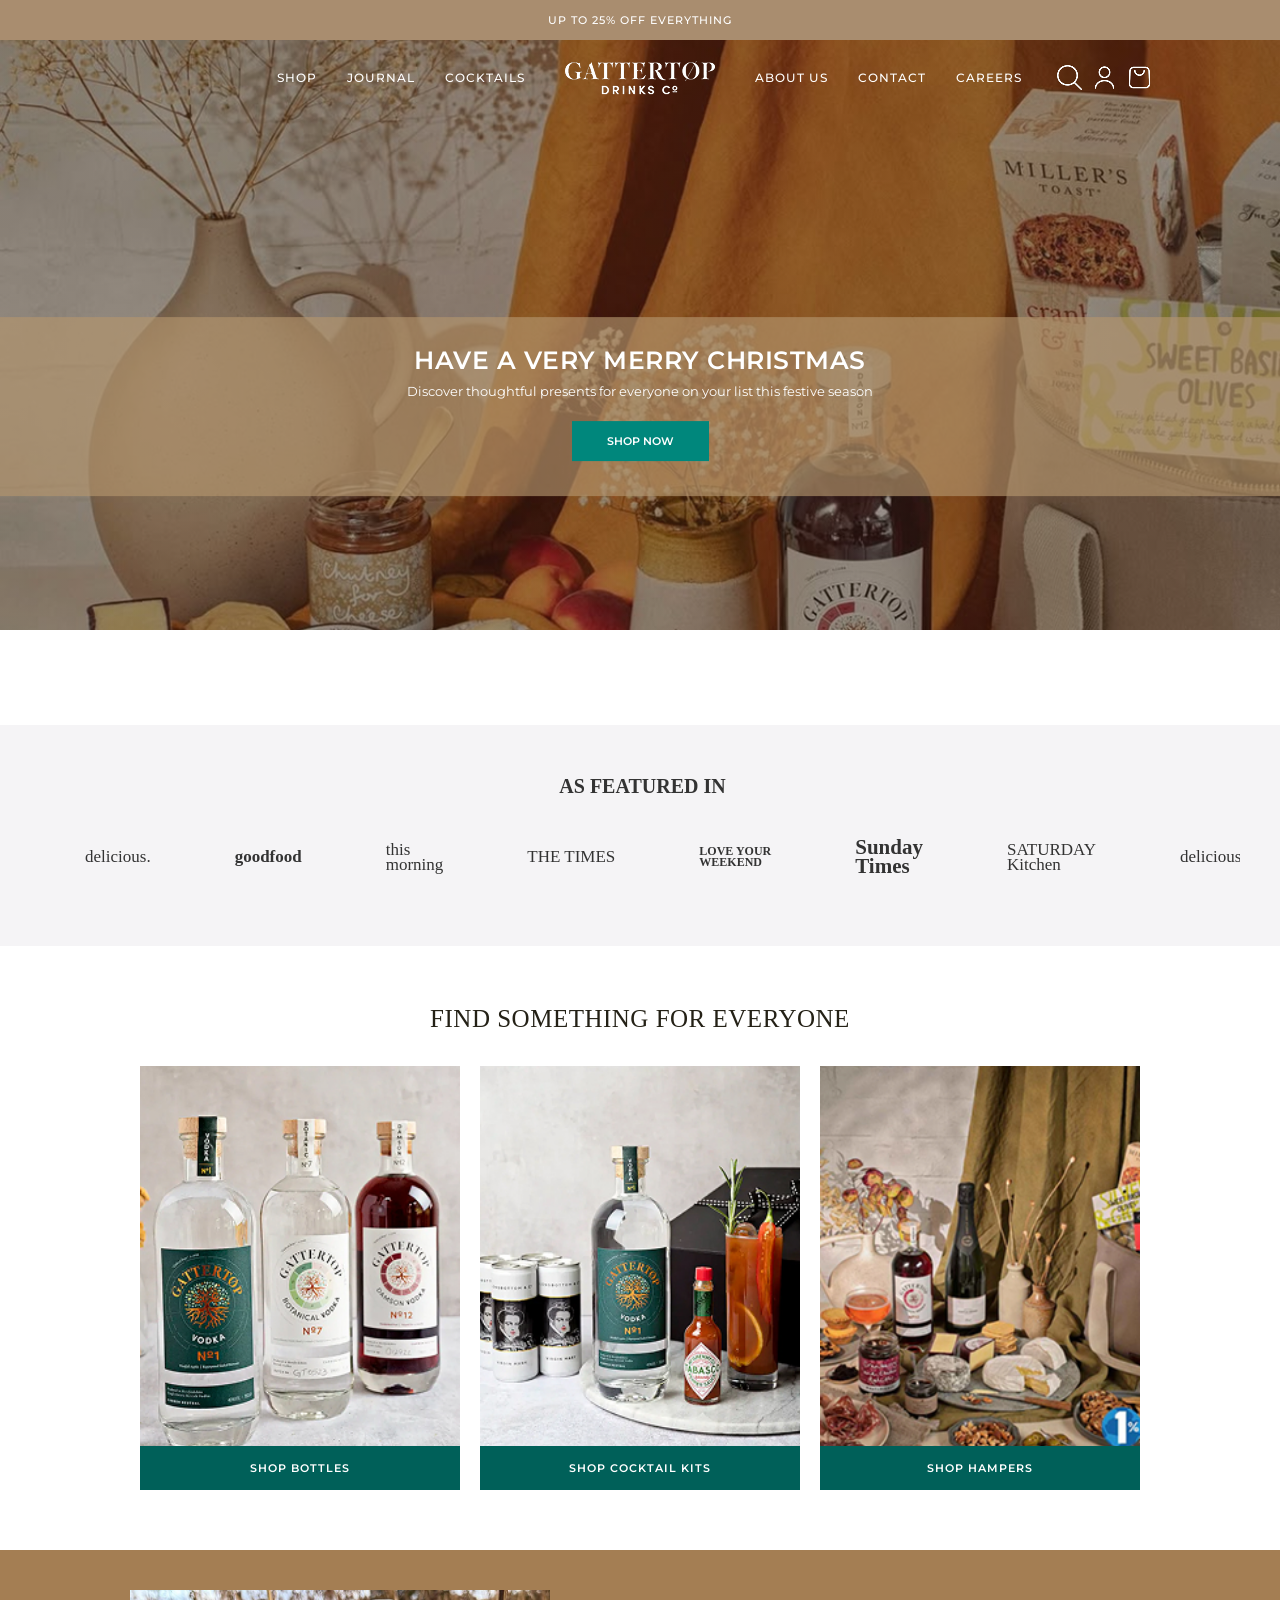
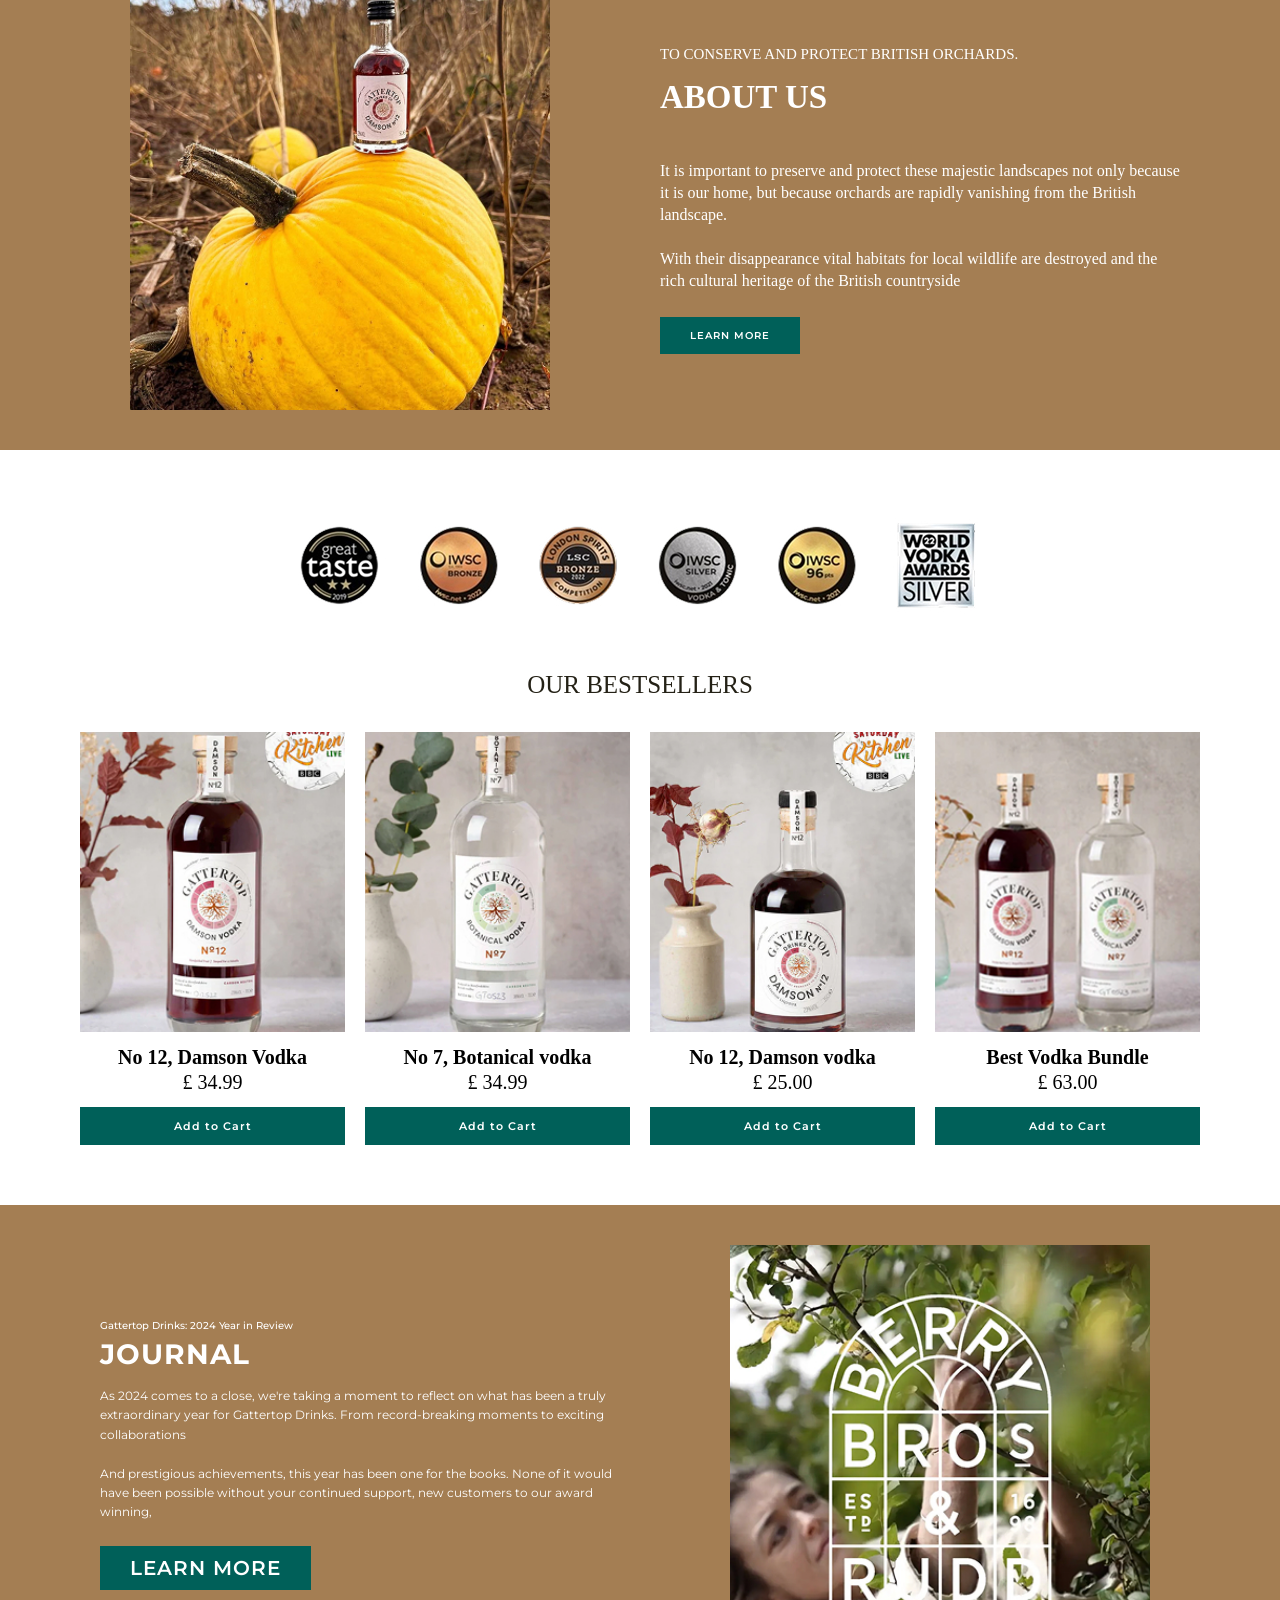
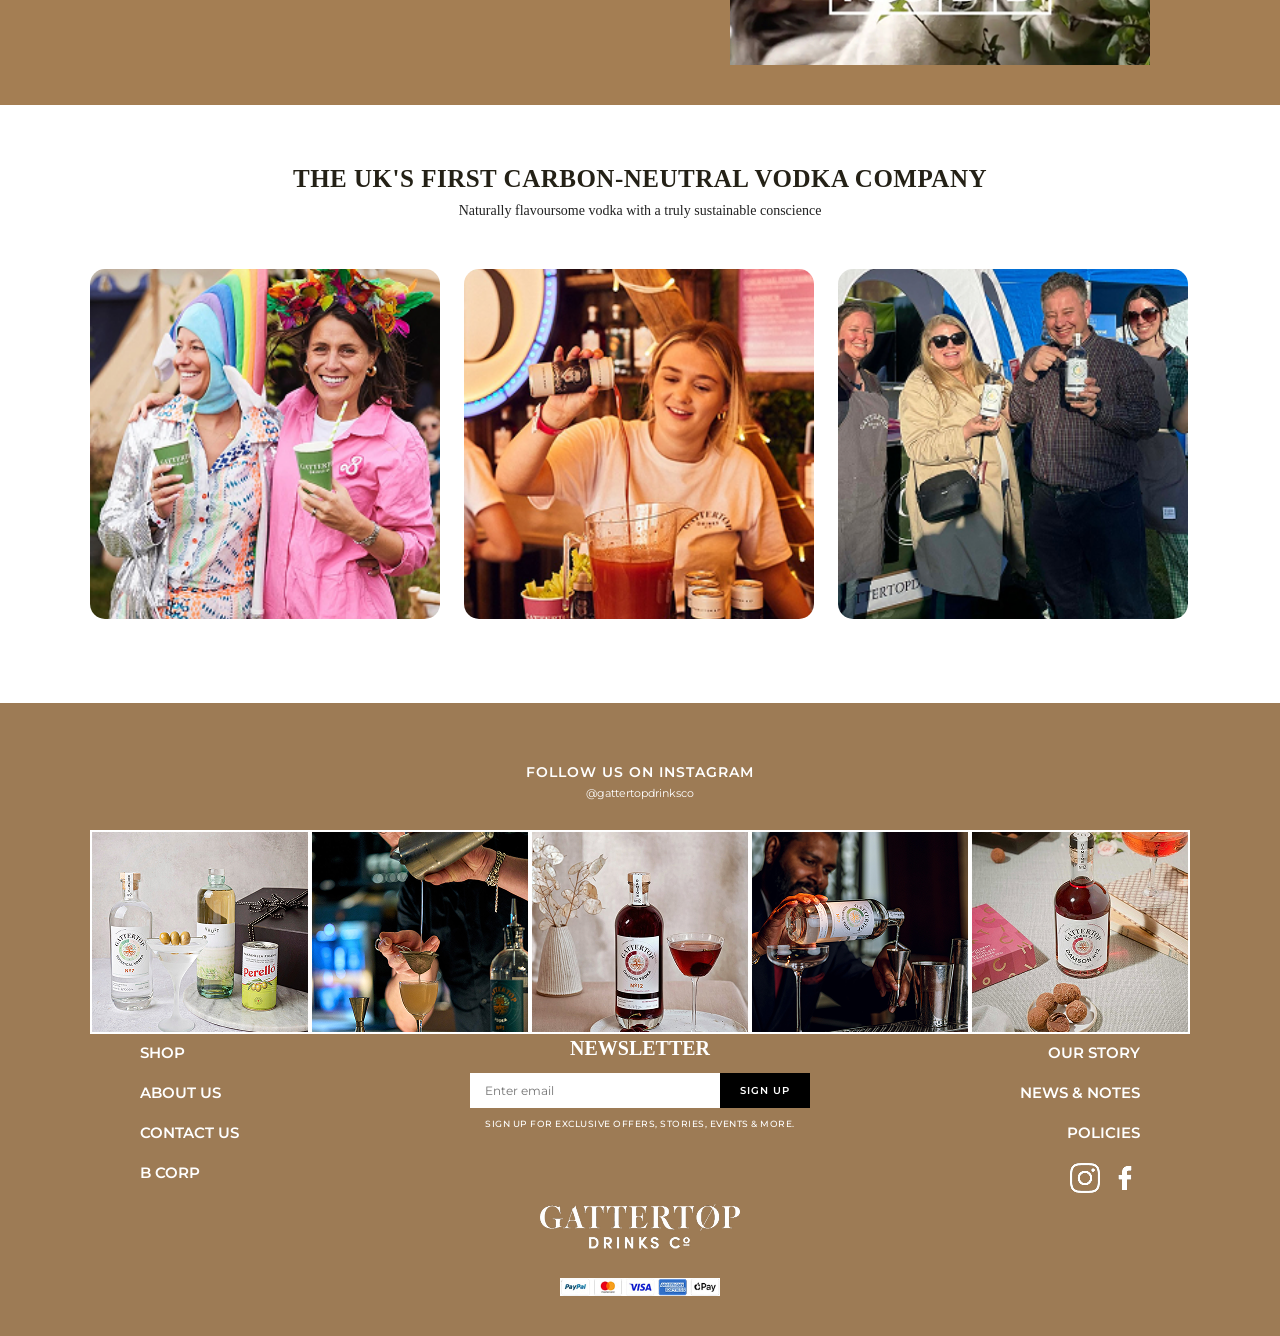
==== commit 7d5bc0b9: "Update website pages, styling and assets" ====
--- a/Task-1/index.html
+++ b/Task-1/index.html
@@ -78,50 +78,34 @@
     </section>
 <br><br><br><br><br>
 
-    <!-- FEATURED SECTION -->
+    <!-- FEATURED SECTION (Auto Slider) -->
     <section class="featured">
-
-        <img src="images/AS FEATURED IN SECTION.png" alt="featured in">
-           
-        <!-- <p class="featured-title">
-            AS FEATURED IN
-        </p>
-
-        <div class="featured-logos">
-
-            <span>delicious.</span>
-
-            <span class="goodfood">
-                goodfood
-            </span>
-
-            <span>
-                this<br>
-                morning
-            </span>
-
-            <span>
-                THE TIMES
-            </span>
-
-            <span class="love-weekend">
-                LOVE YOUR<br>
-                WEEKEND
-            </span>
-
-            <span class="sunday">
-                Sunday<br>
-                Times
-            </span>
-
-            <span>
-                SATURDAY<br>
-                Kitchen
-            </span>
-
-        </div>
- -->
-    </section>
+        <h2 style="text-align: center; margin-bottom: 20px; font-family: Poppins; font-size: 20px; color: #333;">AS FEATURED IN</h2>
+        
+        <div class="logos-slider-container">
+            <div class="logos-track">
+                <!-- Original logos -->
+                <span class="logo-text">delicious.</span>
+                <span class="logo-text goodfood">goodfood</span>
+                <span class="logo-text">this<br>morning</span>
+                <span class="logo-text">THE TIMES</span>
+                <span class="logo-text love-weekend">LOVE YOUR<br>WEEKEND</span>
+                <span class="logo-text sunday">Sunday<br>Times</span>
+                <span class="logo-text">SATURDAY<br>Kitchen</span>
+                
+                <!-- Duplicate logos for continuous sliding -->
+                <span class="logo-text">delicious.</span>
+                <span class="logo-text goodfood">goodfood</span>
+                <span class="logo-text">this<br>morning</span>
+                <span class="logo-text">THE TIMES</span>
+                <span class="logo-text love-weekend">LOVE YOUR<br>WEEKEND</span>
+                <span class="logo-text sunday">Sunday<br>Times</span>
+                <span class="logo-text">SATURDAY<br>Kitchen</span>
+            </div>
+        </div>
+    </section>
+
+   
 
 
     <!-- PRODUCTS SECTION -->
@@ -230,18 +214,26 @@
 
     <!-- CARBON NEUTRAL SECTION -->
     <section class="carbon-neutral">
-        <img src="images/Group 59.png" alt="featured in">
-          
-        <!-- <h2>THE UK'S FIRST CARBON-NEUTRAL VODKA COMPANY</h2>
-        <p class="subtitle">Naturally flavoursome vodka with a truly sustainable conscience</p>
-
-        <div class="gallery-grid">
-            <div class="gallery-item"><img src="images/image 42.jpg" alt="Gallery Image 1"></div>
-            <div class="gallery-item"><img src="images/image 43.png" alt="Gallery Image 2"></div>
-            <div class="gallery-item"><img src="images/image 44.jpg" alt="Gallery Image 3"></div>
-            <div class="gallery-item"><img src="images/image 45.jpg" alt="Gallery Image 4"></div>
-            <div class="gallery-item"><img src="images/image 46.jpg" alt="Gallery Image 4"></div>
-        </div> -->
+        <h2 style="font-family: Poppins; font-size: 25px; font-weight: 700; color: #242116; margin-bottom: 10px;">THE UK'S FIRST CARBON-NEUTRAL VODKA COMPANY</h2>
+        <p class="subtitle" style="font-family: Poppins; font-size: 14px; margin-bottom: 30px;">Naturally flavoursome vodka with a truly sustainable conscience</p>
+        
+        <div class="photo-slider-container">
+            <div class="photo-track">
+                <!-- Original Photos -->
+                <div class="gallery-item"><img src="images/image 42.jpg" alt="Gallery Image 1"></div>
+                <div class="gallery-item"><img src="images/image 43.png" alt="Gallery Image 2"></div>
+                <div class="gallery-item"><img src="images/image 44.jpg" alt="Gallery Image 3"></div>
+                <div class="gallery-item"><img src="images/image 45.jpg" alt="Gallery Image 4"></div>
+                <div class="gallery-item"><img src="images/image 46.jpg" alt="Gallery Image 5"></div>
+                
+                <!-- Duplicated Photos for infinite scroll -->
+                <div class="gallery-item"><img src="images/image 42.jpg" alt="Gallery Image 1"></div>
+                <div class="gallery-item"><img src="images/image 43.png" alt="Gallery Image 2"></div>
+                <div class="gallery-item"><img src="images/image 44.jpg" alt="Gallery Image 3"></div>
+                <div class="gallery-item"><img src="images/image 45.jpg" alt="Gallery Image 4"></div>
+                <div class="gallery-item"><img src="images/image 46.jpg" alt="Gallery Image 5"></div>
+            </div>
+        </div>
     </section>
 
     <!-- FOOTER SECTION -->
@@ -302,6 +294,7 @@
         </div>
     </footer>
 
+    <script src="slider.js"></script>
 </body>
 
 </html>
--- a/Task-1/style.css
+++ b/Task-1/style.css
@@ -909,4 +909,129 @@
     .featured {
         padding: 30px 20px;
     }
+}
+
+/* =========================
+   AUTO SLIDERS
+========================= */
+
+/* Logos Slider (CSS Marquee) */
+.logos-slider-container {
+    overflow: hidden;
+    white-space: nowrap;
+    width: 100%;
+    padding: 20px 0;
+    position: relative;
+    background-color: #f5f4f6; /* Matching the featured section background */
+}
+
+.logos-track {
+    display: inline-block;
+    animation: slide-logos 20s linear infinite;
+    /* Optional: Pause on hover */
+    /* cursor: pointer; */
+}
+/*
+.logos-slider-container:hover .logos-track {
+    animation-play-state: paused;
+}
+*/
+
+.logo-text {
+    display: inline-block;
+    margin: 0 40px;
+    font-family: Georgia, serif;
+    font-size: 17px;
+    color: #333;
+    line-height: 0.9;
+    vertical-align: middle;
+}
+
+.logo-text.goodfood {
+    font-weight: bold;
+}
+.logo-text.love-weekend {
+    font-size: 12px;
+    font-weight: bold;
+}
+.logo-text.sunday {
+    font-size: 21px;
+    font-weight: bold;
+}
+
+@keyframes slide-logos {
+    0% { transform: translateX(0); }
+    100% { transform: translateX(-50%); }
+}
+
+/* Testimonials Slider (JS driven) */
+.testimonials {
+    background-color: #a98d6f;
+    padding: 50px 20px;
+    color: white;
+}
+
+.testimonials-slider-container {
+    max-width: 800px;
+    margin: 0 auto;
+    overflow: hidden;
+}
+
+.testimonial-track {
+    display: flex;
+    transition: transform 0.5s ease-in-out;
+    width: 100%;
+}
+
+.testimonial-slide {
+    min-width: 100%;
+    box-sizing: border-box;
+    text-align: center;
+    padding: 0 20px;
+}
+
+.testimonial-slide .quote {
+    font-size: 18px;
+    font-style: italic;
+    margin-bottom: 15px;
+    line-height: 1.5;
+}
+
+.testimonial-slide .author {
+    font-size: 14px;
+    font-weight: 600;
+}
+
+/* Photo Slider (CSS Marquee) */
+.photo-slider-container {
+    overflow: hidden;
+    white-space: nowrap;
+    width: 100%;
+    padding: 20px 0;
+    position: relative;
+}
+
+.photo-track {
+    display: inline-block;
+    animation: slide-photos 30s linear infinite;
+}
+
+.photo-track .gallery-item {
+    display: inline-block;
+    margin: 0 10px;
+    border-radius: 15px;
+    overflow: hidden;
+    height: 350px;
+    width: 350px;
+}
+
+.photo-track .gallery-item img {
+    width: 100%;
+    height: 100%;
+    object-fit: cover;
+}
+
+@keyframes slide-photos {
+    0% { transform: translateX(0); }
+    100% { transform: translateX(-50%); }
 }
